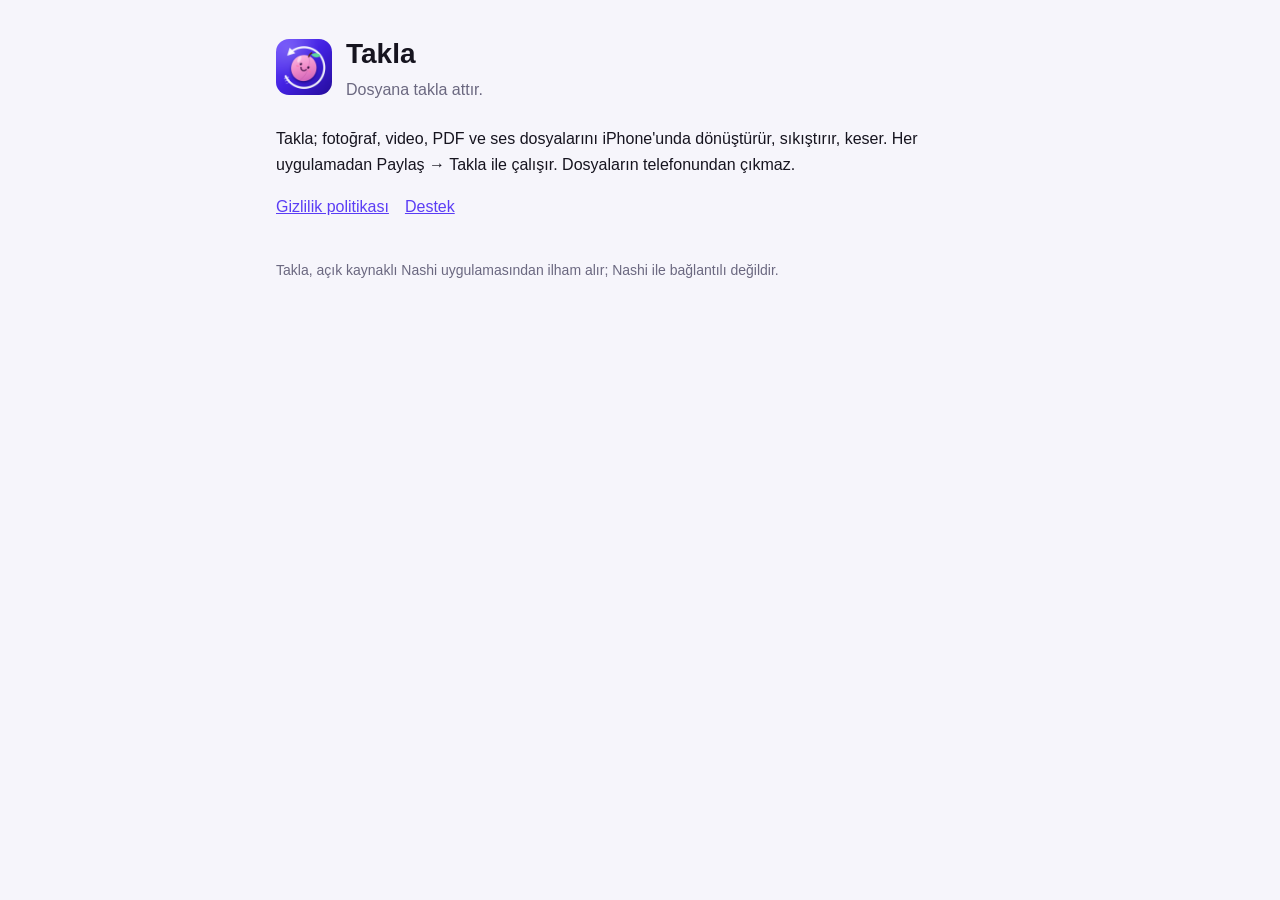
==== takla/index.html @ 2b3dd258 "App site: Takla privacy policy and support pages Co-Authored-By: Claude Opus 5.5 <noreply@anthropic." ====
<!doctype html><html lang="tr"><head><meta charset="utf-8"><meta name="viewport" content="width=device-width,initial-scale=1">
<title>Takla</title><link rel="stylesheet" href="../stil.css"></head><body><main>
<header><img src="ikon.png" alt="Takla"><div><h1>Takla</h1><span class="muted">Dosyana takla attır.</span></div></header>
<p>Takla; fotoğraf, video, PDF ve ses dosyalarını iPhone'unda dönüştürür, sıkıştırır, keser. Her uygulamadan Paylaş → Takla ile çalışır. Dosyaların telefonundan çıkmaz.</p>
<nav><a href="gizlilik/">Gizlilik politikası</a><a href="destek/">Destek</a></nav>
<footer>Takla, açık kaynaklı Nashi uygulamasından ilham alır; Nashi ile bağlantılı değildir.</footer>
</main></body></html>
---- stil.css ----
:root{--bg:#F6F5FB;--card:#fff;--text:#16141F;--muted:#6B6880;--brand:#5B3DF5;--line:#E4E1EE}
@media (prefers-color-scheme:dark){:root{--bg:#0E0D14;--card:#201E2E;--text:#F3F2F8;--muted:#B4B1C8;--brand:#8C7BFF;--line:#3B3752}}
*{box-sizing:border-box}body{margin:0;background:var(--bg);color:var(--text);font:16px/1.6 -apple-system,BlinkMacSystemFont,"Segoe UI",Roboto,sans-serif}
main{max-width:760px;margin:0 auto;padding:32px 16px 64px}a{color:var(--brand)}
header{display:flex;gap:14px;align-items:center;margin-bottom:24px}header img{width:56px;height:56px;border-radius:13px}
h1{font-size:28px;margin:0}h2{font-size:20px;margin:28px 0 8px}.muted{color:var(--muted)}
.card{background:var(--card);border:1px solid var(--line);border-radius:18px;padding:18px 20px;margin:14px 0}
nav a{margin-right:16px}footer{margin-top:40px;font-size:14px;color:var(--muted)}
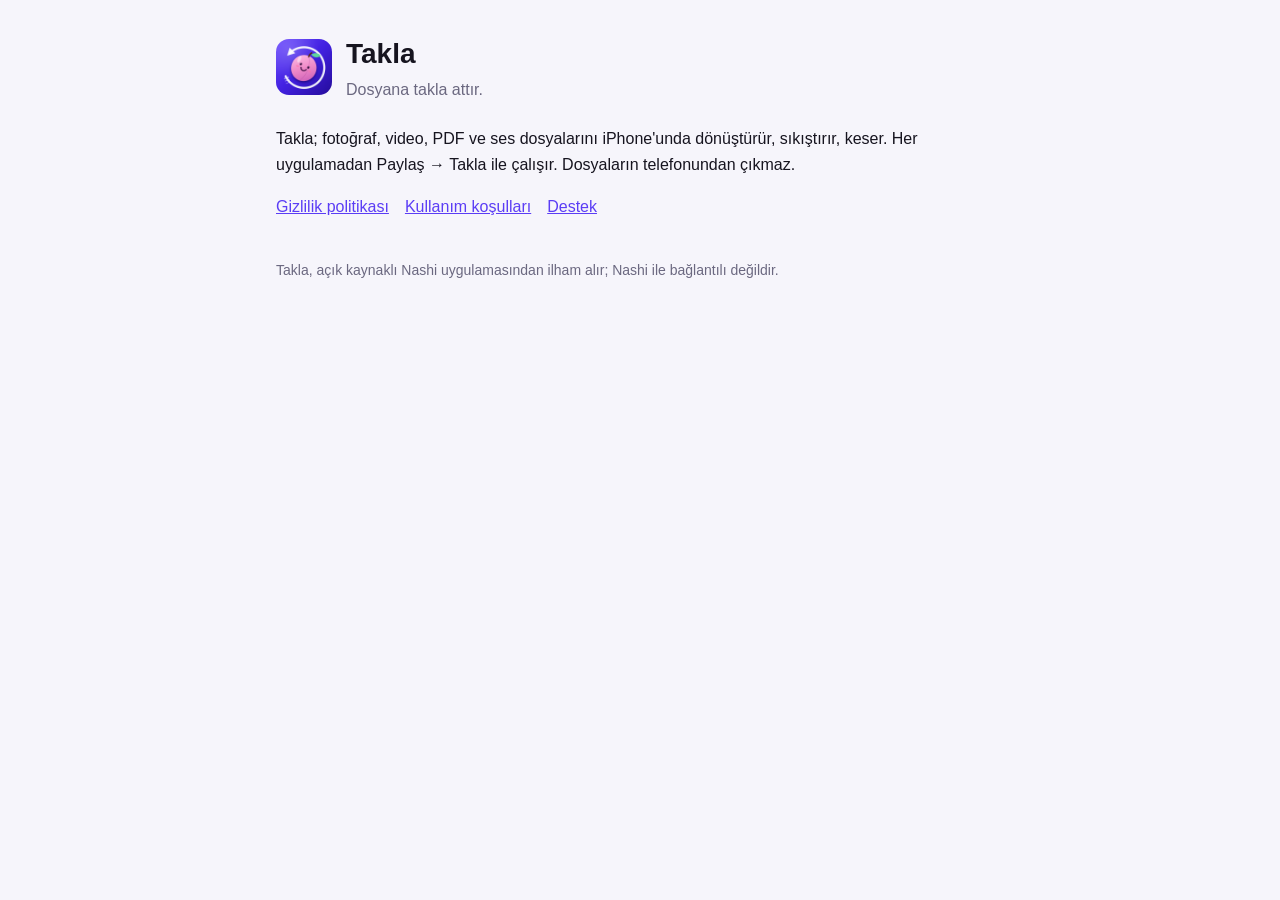
==== commit 3cd219a7: "Takla: terms of use page, Android privacy section, support for Android" ====
--- a/takla/index.html
+++ b/takla/index.html
@@ -2,6 +2,6 @@
 <title>Takla</title><link rel="stylesheet" href="../stil.css"></head><body><main>
 <header><img src="ikon.png" alt="Takla"><div><h1>Takla</h1><span class="muted">Dosyana takla attır.</span></div></header>
 <p>Takla; fotoğraf, video, PDF ve ses dosyalarını iPhone'unda dönüştürür, sıkıştırır, keser. Her uygulamadan Paylaş → Takla ile çalışır. Dosyaların telefonundan çıkmaz.</p>
-<nav><a href="gizlilik/">Gizlilik politikası</a><a href="destek/">Destek</a></nav>
+<nav><a href="gizlilik/">Gizlilik politikası</a><a href="kosullar/">Kullanım koşulları</a><a href="destek/">Destek</a></nav>
 <footer>Takla, açık kaynaklı Nashi uygulamasından ilham alır; Nashi ile bağlantılı değildir.</footer>
 </main></body></html>
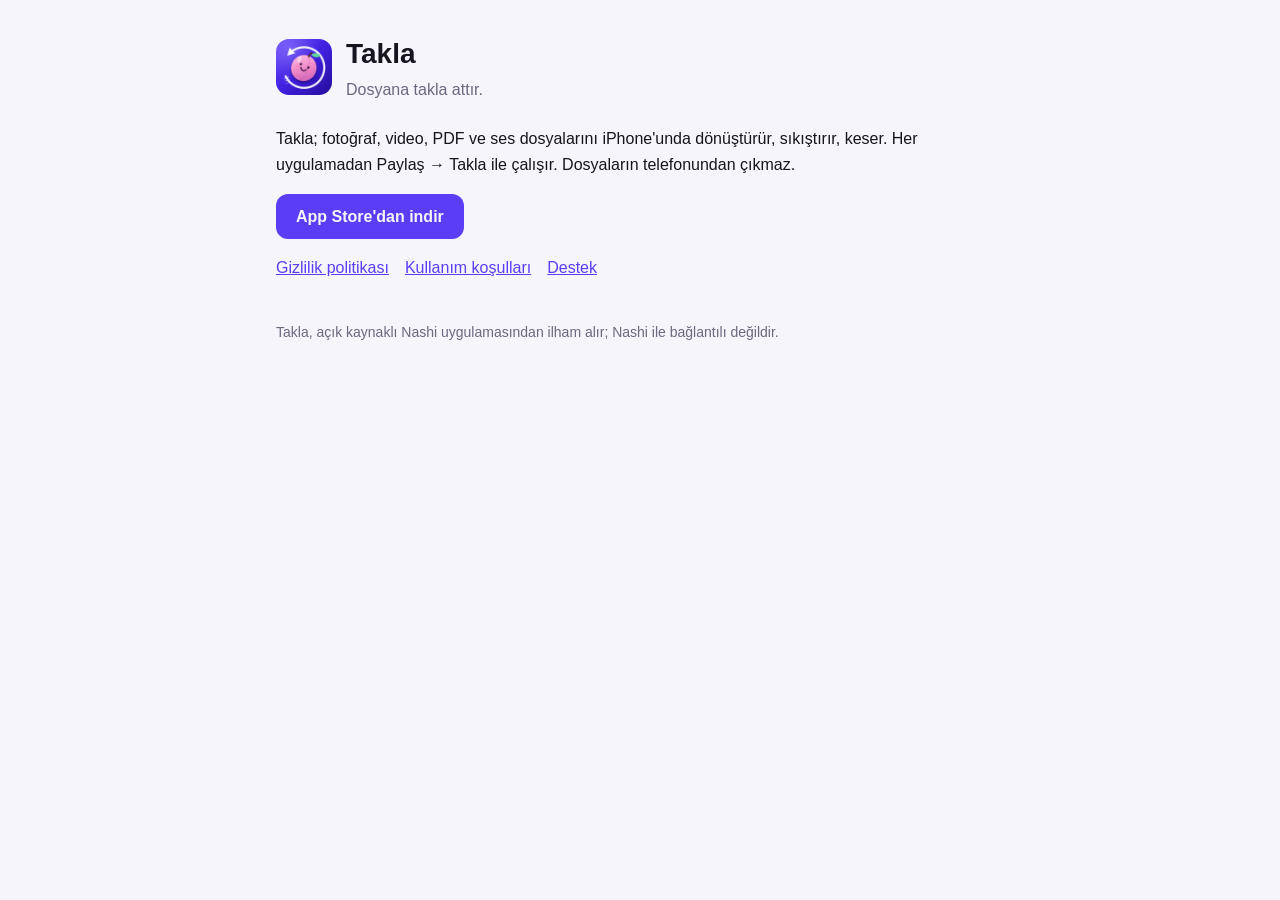
==== commit 4a5ba732: "Takla: add App Store download button Co-Authored-By: Claude Opus 5.5 <noreply@anthropic.com>" ====
--- a/takla/index.html
+++ b/takla/index.html
@@ -2,6 +2,7 @@
 <title>Takla</title><link rel="stylesheet" href="../stil.css"></head><body><main>
 <header><img src="ikon.png" alt="Takla"><div><h1>Takla</h1><span class="muted">Dosyana takla attır.</span></div></header>
 <p>Takla; fotoğraf, video, PDF ve ses dosyalarını iPhone'unda dönüştürür, sıkıştırır, keser. Her uygulamadan Paylaş → Takla ile çalışır. Dosyaların telefonundan çıkmaz.</p>
+<p><a class="btn" href="https://apps.apple.com/tr/app/takla-dosya-d%C3%B6n%C3%BC%C5%9Ft%C3%BCr%C3%BCc%C3%BC/id6837812760">App Store'dan indir</a></p>
 <nav><a href="gizlilik/">Gizlilik politikası</a><a href="kosullar/">Kullanım koşulları</a><a href="destek/">Destek</a></nav>
 <footer>Takla, açık kaynaklı Nashi uygulamasından ilham alır; Nashi ile bağlantılı değildir.</footer>
 </main></body></html>
--- a/stil.css
+++ b/stil.css
@@ -6,3 +6,4 @@
 h1{font-size:28px;margin:0}h2{font-size:20px;margin:28px 0 8px}.muted{color:var(--muted)}
 .card{background:var(--card);border:1px solid var(--line);border-radius:18px;padding:18px 20px;margin:14px 0}
 nav a{margin-right:16px}footer{margin-top:40px;font-size:14px;color:var(--muted)}
+.btn{display:inline-block;background:var(--brand);color:var(--bg);padding:10px 20px;border-radius:12px;text-decoration:none;font-weight:600}
